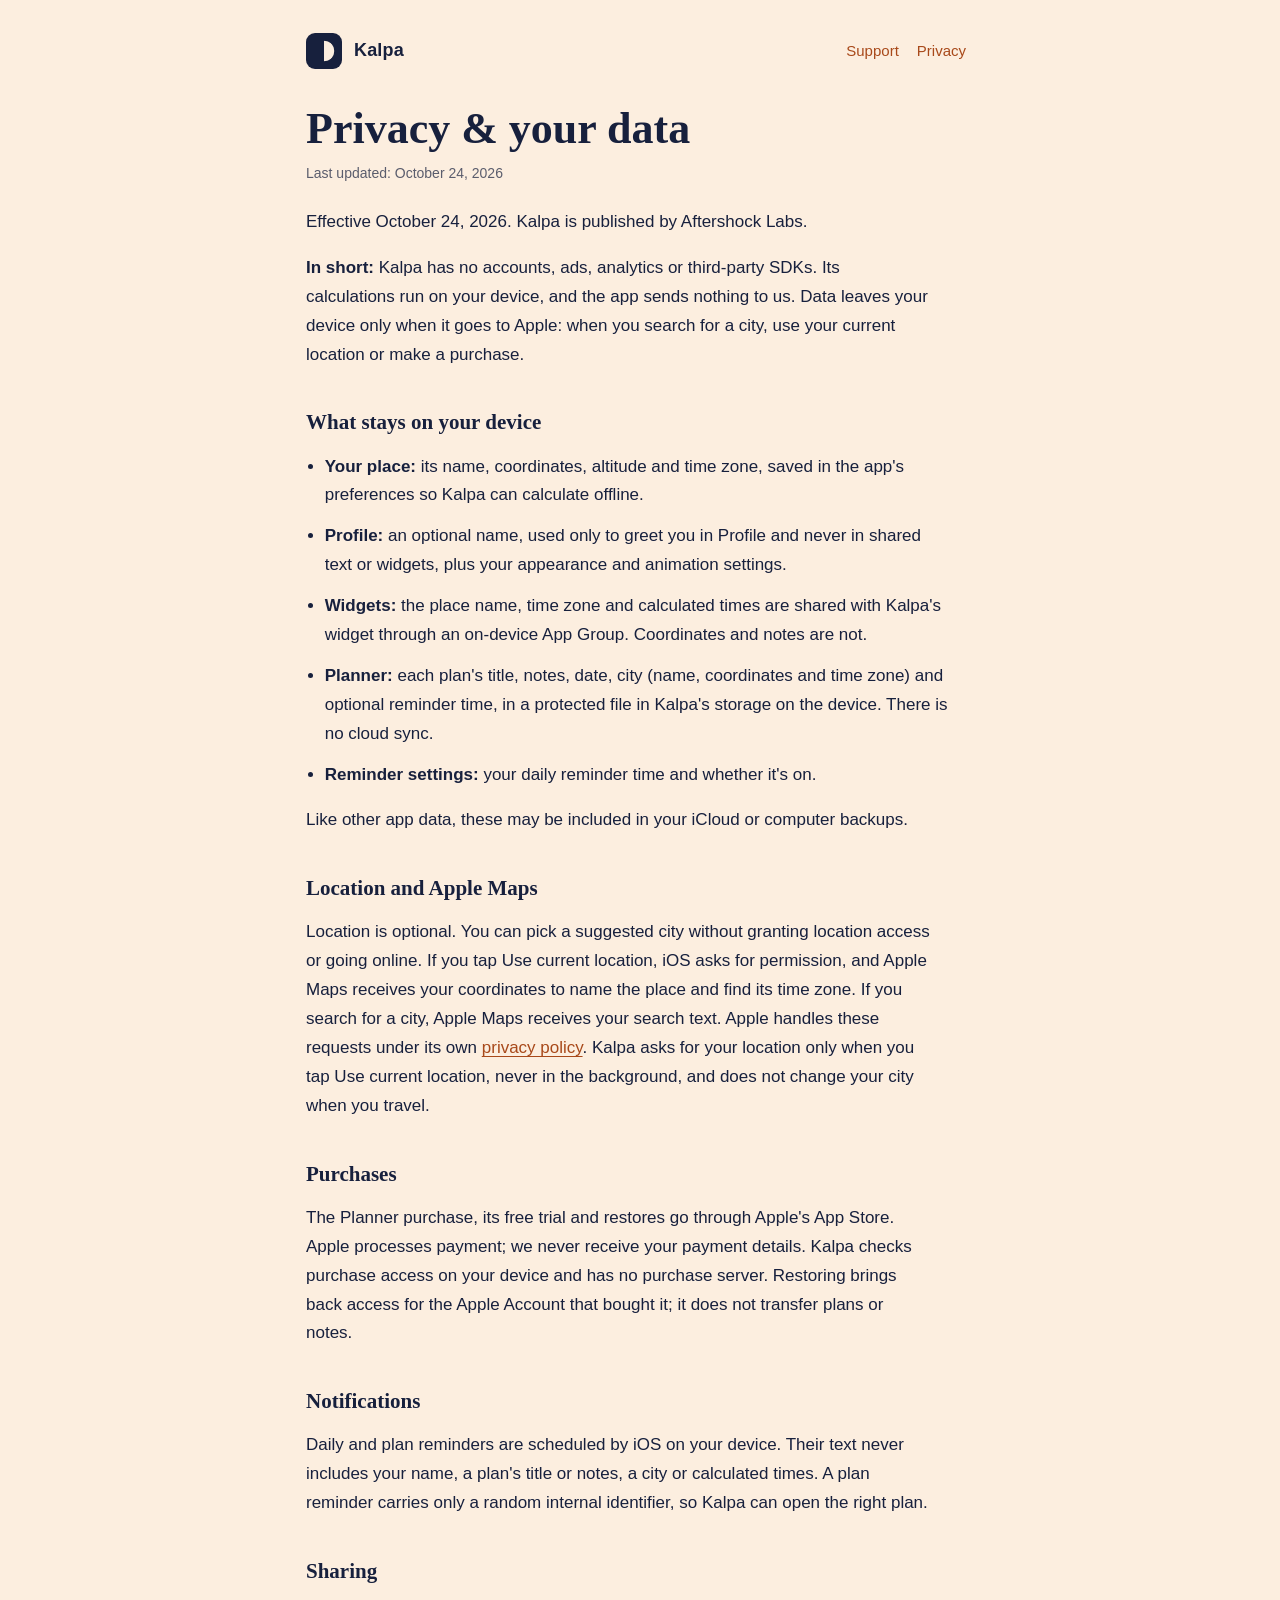
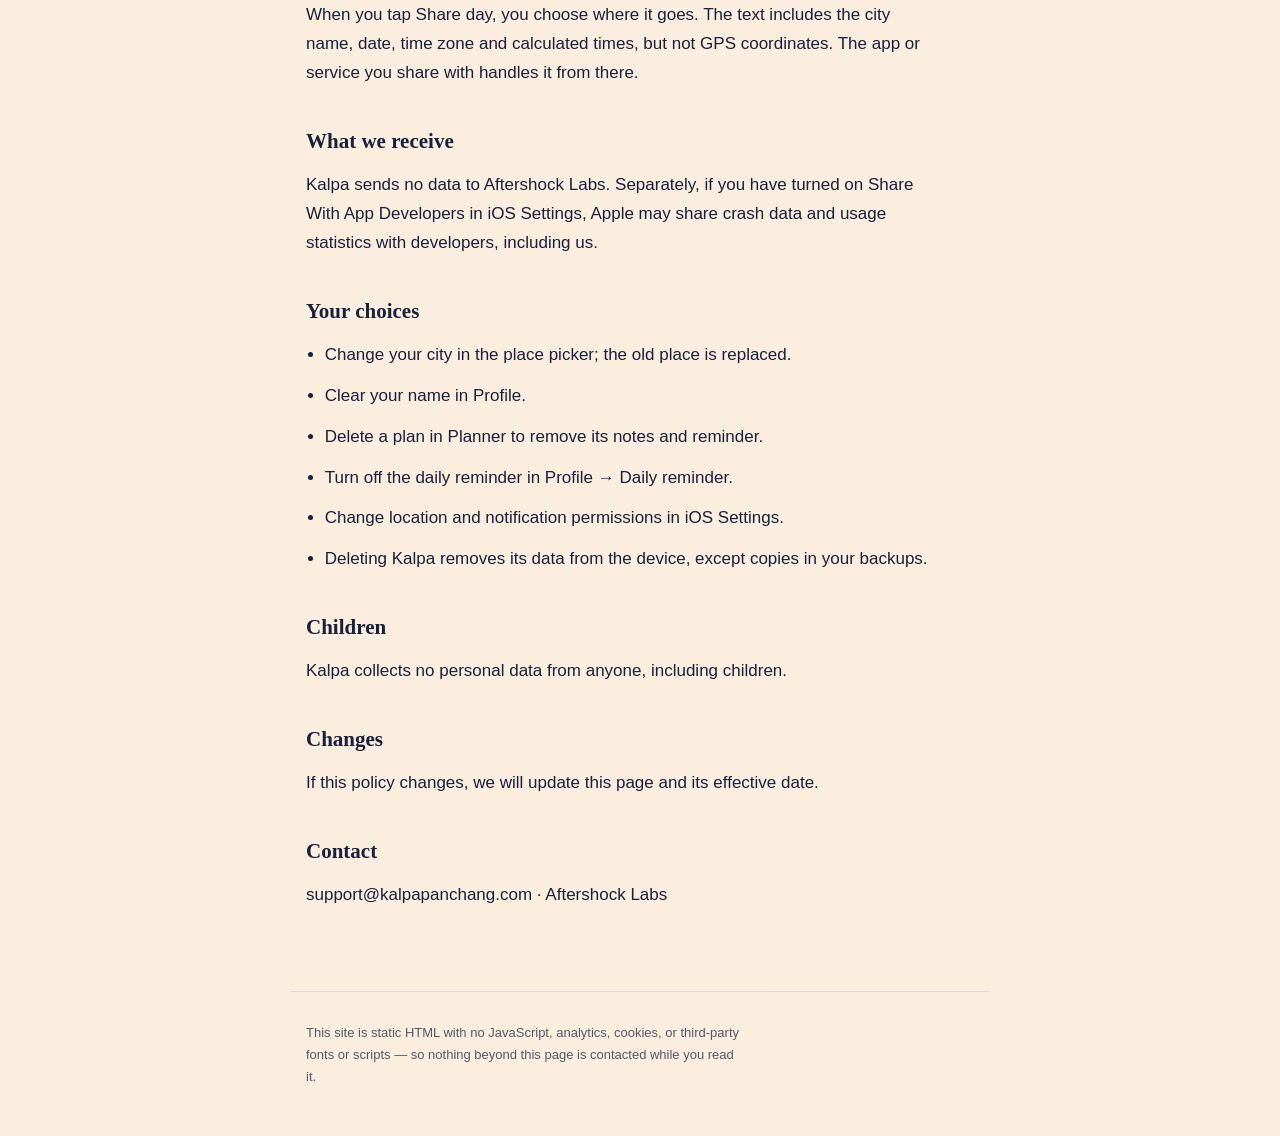
==== privacy/index.html @ 340d2e34 "feat: add Kalpa support, privacy and landing pages" ====
<!doctype html>
<html lang="en">
<head>
<meta charset="utf-8">
<meta name="viewport" content="width=device-width,initial-scale=1">
<title>Privacy &amp; your data · Kalpa</title>
<meta name="description" content="Kalpa's privacy policy: no accounts, ads, analytics or third-party SDKs. Calculations run on your device.">
<link rel="icon" href="../favicon.png" type="image/png">
<link rel="apple-touch-icon" href="../apple-touch-icon.png">
<link rel="stylesheet" href="../style.css">
</head>
<body>
<header>
  <img src="../icon.png" alt="" width="36" height="36">
  <strong>Kalpa</strong>
  <nav aria-label="Main">
    <a href="../support/">Support</a>
    <a href="../privacy/">Privacy</a>
  </nav>
</header>
<main>
<h1>Privacy &amp; your data</h1>
<p class="meta">Last updated: October 24, 2026</p>

<p>Effective October 24, 2026. Kalpa is published by Aftershock Labs.</p>
<p><strong>In short:</strong> Kalpa has no accounts, ads, analytics or third-party SDKs. Its calculations run on your device, and the app sends nothing to us. Data leaves your device only when it goes to Apple: when you search for a city, use your current location or make a purchase.</p>
<h2>What stays on your device</h2>
<ul>
<li><strong>Your place:</strong> its name, coordinates, altitude and time zone, saved in the app's preferences so Kalpa can calculate offline.</li>
<li><strong>Profile:</strong> an optional name, used only to greet you in Profile and never in shared text or widgets, plus your appearance and animation settings.</li>
<li><strong>Widgets:</strong> the place name, time zone and calculated times are shared with Kalpa's widget through an on-device App Group. Coordinates and notes are not.</li>
<li><strong>Planner:</strong> each plan's title, notes, date, city (name, coordinates and time zone) and optional reminder time, in a protected file in Kalpa's storage on the device. There is no cloud sync.</li>
<li><strong>Reminder settings:</strong> your daily reminder time and whether it's on.</li>
</ul>
<p>Like other app data, these may be included in your iCloud or computer backups.</p>
<h2>Location and Apple Maps</h2>
<p>Location is optional. You can pick a suggested city without granting location access or going online. If you tap Use current location, iOS asks for permission, and Apple Maps receives your coordinates to name the place and find its time zone. If you search for a city, Apple Maps receives your search text. Apple handles these requests under its own <a href="https://www.apple.com/legal/privacy/">privacy policy</a>. Kalpa asks for your location only when you tap Use current location, never in the background, and does not change your city when you travel.</p>
<h2>Purchases</h2>
<p>The Planner purchase, its free trial and restores go through Apple's App Store. Apple processes payment; we never receive your payment details. Kalpa checks purchase access on your device and has no purchase server. Restoring brings back access for the Apple Account that bought it; it does not transfer plans or notes.</p>
<h2>Notifications</h2>
<p>Daily and plan reminders are scheduled by iOS on your device. Their text never includes your name, a plan's title or notes, a city or calculated times. A plan reminder carries only a random internal identifier, so Kalpa can open the right plan.</p>
<h2>Sharing</h2>
<p>When you tap Share day, you choose where it goes. The text includes the city name, date, time zone and calculated times, but not GPS coordinates. The app or service you share with handles it from there.</p>
<h2>What we receive</h2>
<p>Kalpa sends no data to Aftershock Labs. Separately, if you have turned on Share With App Developers in iOS Settings, Apple may share crash data and usage statistics with developers, including us.</p>
<h2>Your choices</h2>
<ul>
<li>Change your city in the place picker; the old place is replaced.</li>
<li>Clear your name in Profile.</li>
<li>Delete a plan in Planner to remove its notes and reminder.</li>
<li>Turn off the daily reminder in Profile → Daily reminder.</li>
<li>Change location and notification permissions in iOS Settings.</li>
<li>Deleting Kalpa removes its data from the device, except copies in your backups.</li>
</ul>
<h2>Children</h2>
<p>Kalpa collects no personal data from anyone, including children.</p>
<h2>Changes</h2>
<p>If this policy changes, we will update this page and its effective date.</p>
<h2>Contact</h2>
<p>support@kalpapanchang.com · Aftershock Labs</p>
</main>
<footer>
  <p>This site is static HTML with no JavaScript, analytics, cookies, or third-party fonts or scripts — so nothing beyond this page is contacted while you read it.</p>
</footer>
</body>
</html>
---- style.css ----
*,*::before,*::after{box-sizing:border-box}

:root{
  --ink:#17203d;
  --dawn:#fceedf;
  --bg:var(--dawn);
  --fg:var(--ink);
  --accent:#a8491a;
  --rule:rgba(127,134,196,.3);
}
@media (prefers-color-scheme:dark){
  :root{
    --bg:var(--ink);
    --fg:var(--dawn);
    --accent:#f5b27a;
    --rule:rgba(127,134,196,.35);
  }
}

html{background:var(--bg)}
body{
  margin:0;
  background:var(--bg);
  color:var(--fg);
  font:17px/1.7 -apple-system,BlinkMacSystemFont,"Segoe UI",Roboto,Helvetica,Arial,sans-serif;
  -webkit-text-size-adjust:100%;
  text-rendering:optimizeLegibility;
}

a{color:var(--accent);text-decoration-thickness:1px;text-underline-offset:3px}
a:focus-visible,button:focus-visible{outline:3px solid var(--accent);outline-offset:3px}

main,header,footer{max-width:700px;margin:0 auto;padding-left:16px;padding-right:16px}

header{display:flex;align-items:center;gap:12px;padding-top:28px;padding-bottom:14px}
header img{width:36px;height:36px;border-radius:9px;display:block}
header strong{font-size:18px;letter-spacing:.01em}
header nav{margin-left:auto;display:flex;gap:2px}
header nav a{padding:10px 8px;font-size:15px;text-decoration:none}
header nav a:hover{text-decoration:underline}

main{padding-top:8px;padding-bottom:56px}

h1{
  font-family:Charter,Georgia,"Times New Roman",serif;
  font-size:clamp(30px,7vw,44px);
  line-height:1.12;
  margin:.2em 0 .25em;
}
h2{
  font-family:Charter,Georgia,"Times New Roman",serif;
  font-size:21px;
  line-height:1.25;
  margin:1.9em 0 .5em;
}

p,li{max-width:66ch}
ul{padding-left:1.1em;margin:1em 0}
li{margin-bottom:12px}

.meta{font-size:14px;opacity:.7;margin:-.2em 0 1.6em}

footer{
  font-size:13px;
  opacity:.72;
  padding-top:22px;
  padding-bottom:40px;
  margin-top:8px;
  border-top:1px solid var(--rule);
}
footer p{max-width:60ch;margin:.6em 0}
footer a{color:inherit}

/* Landing page */
.hero{text-align:center;padding:11vh 16px 6vh}
.hero img{width:92px;height:92px;border-radius:21px;margin-bottom:22px}
.hero h1{margin:0 0 8px}
.hero .tagline{font-size:19px;opacity:.88;margin:0 0 30px}

.points{
  list-style:none;
  padding:0;
  margin:0 auto 30px;
  max-width:440px;
  display:grid;
  gap:14px;
  text-align:left;
  font-size:16px;
}
.points li::before{content:"\2022";color:var(--accent);margin-right:.6em}

.store-status{font-size:14px;opacity:.68;margin:0 0 30px;letter-spacing:.01em}

.links{display:flex;gap:22px;justify-content:center;font-size:15px;margin-bottom:8px}

/* 404 */
.notfound{text-align:center;padding:14vh 16px}
.notfound h1{margin-bottom:.3em}
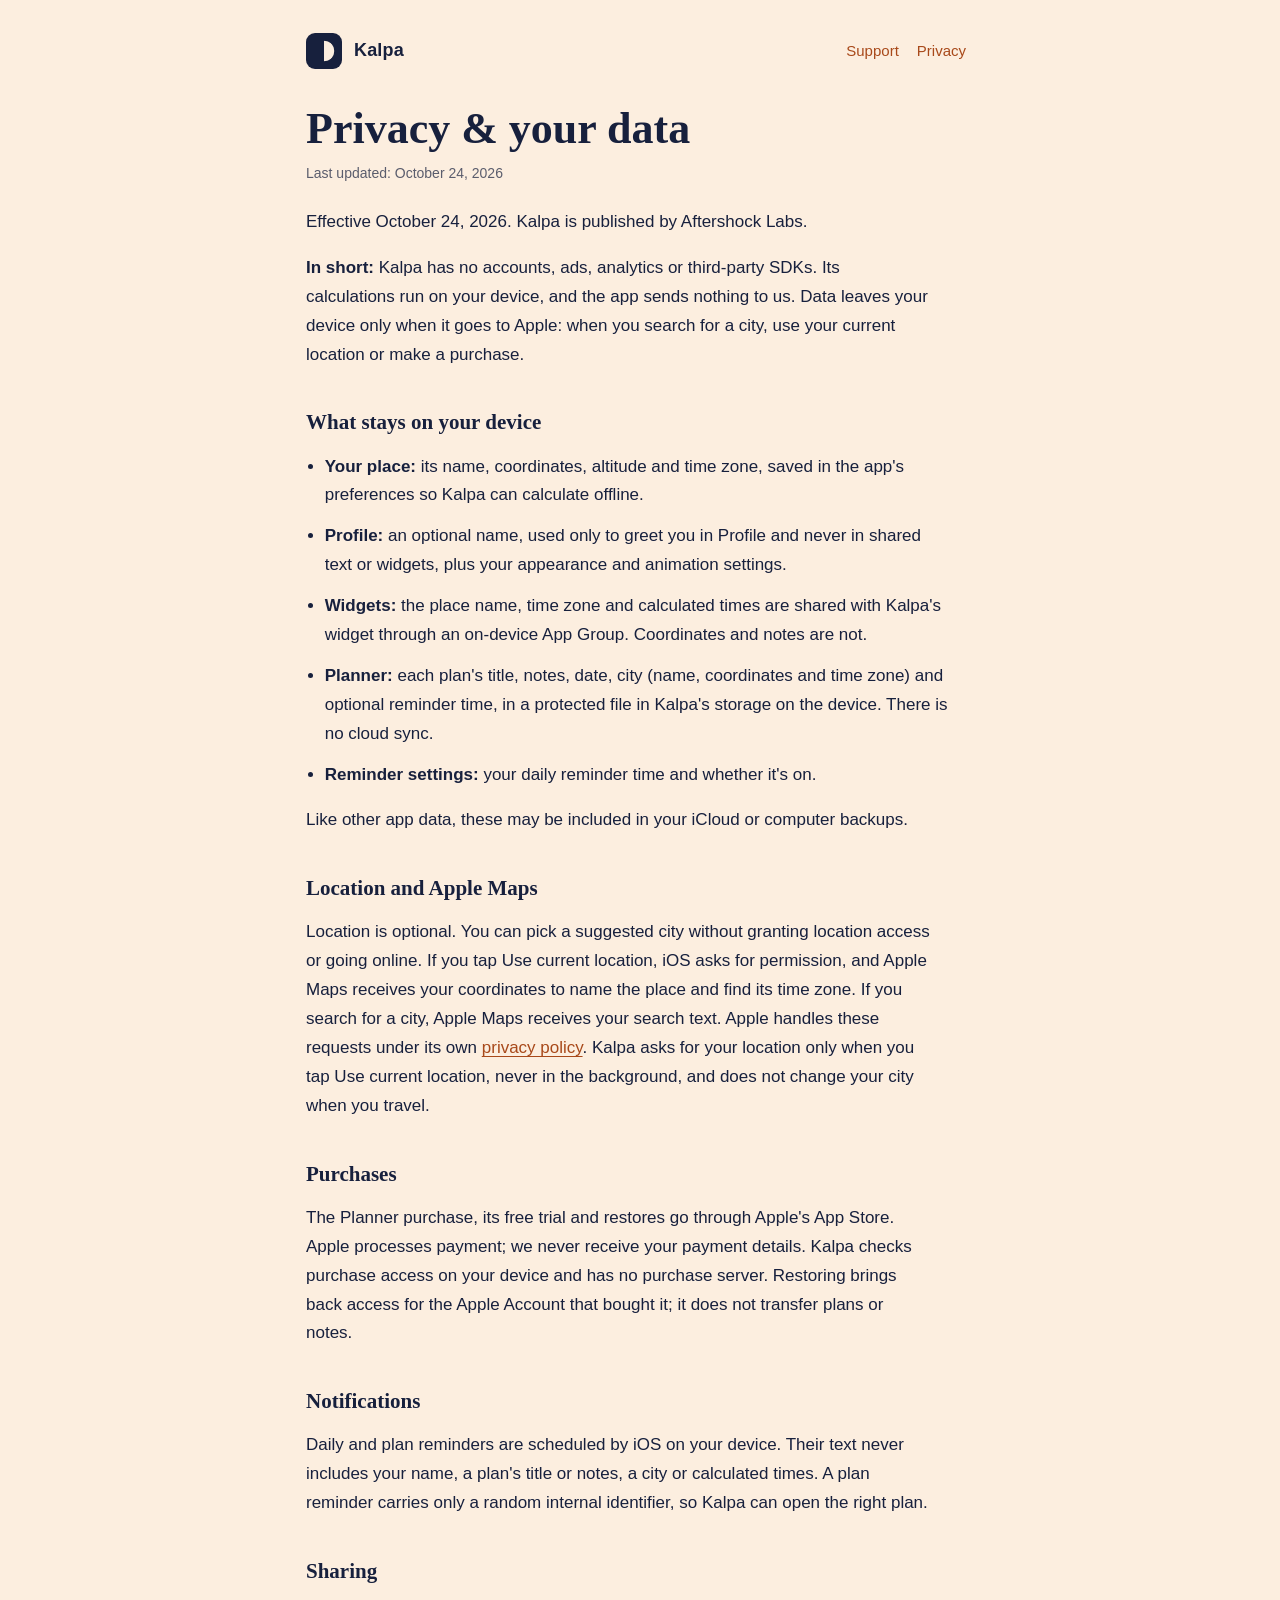
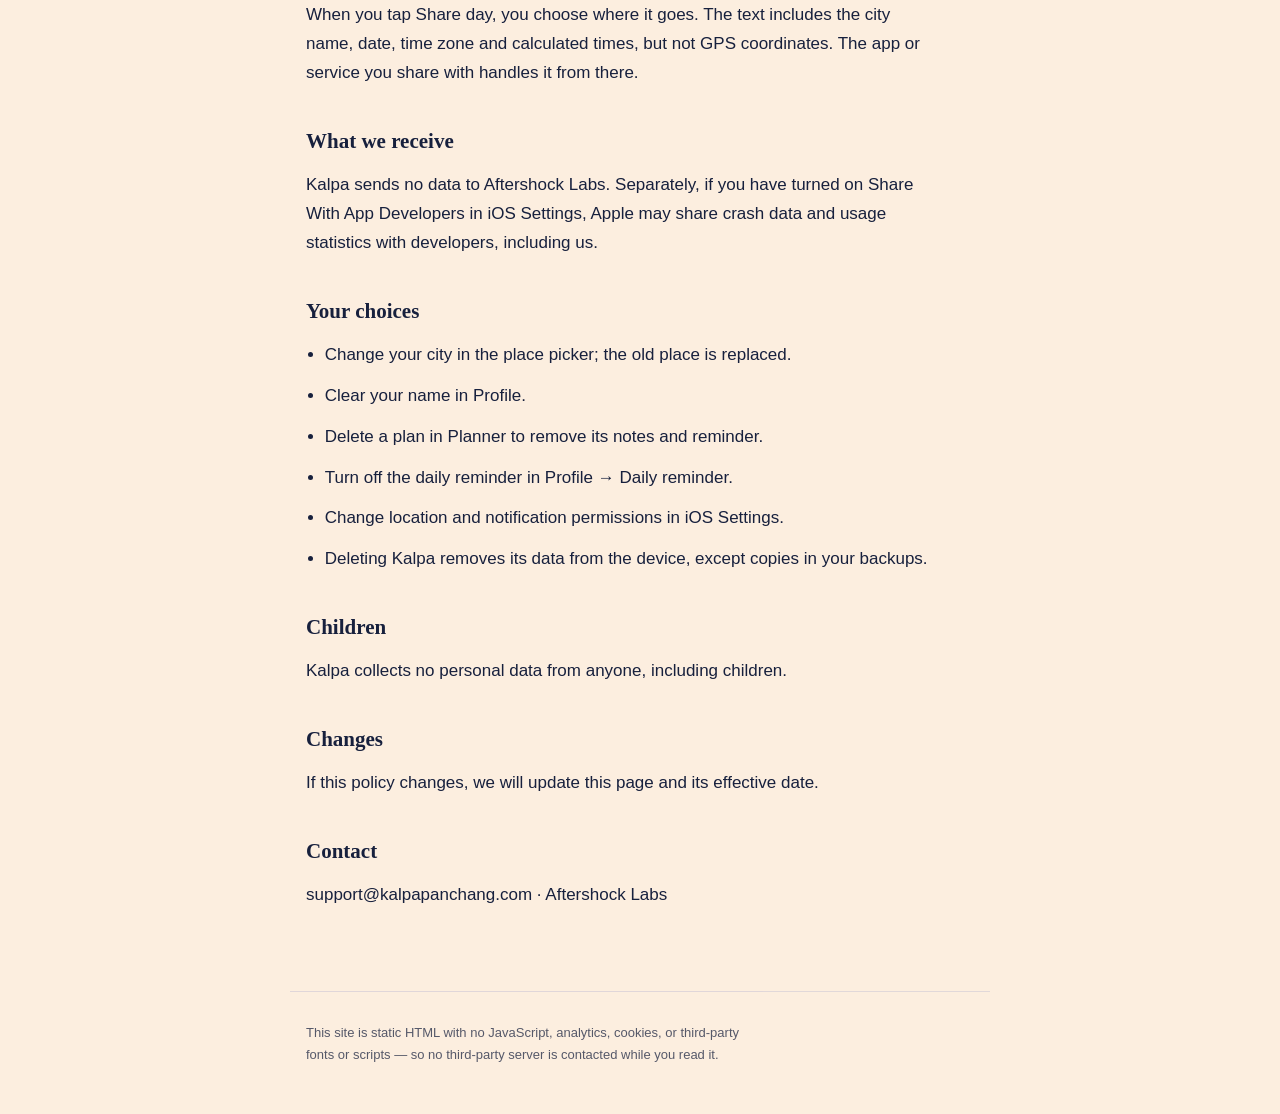
==== commit d80d0ac6: "fix: make privacy footer's no-third-party claim literally accurate" ====
--- a/privacy/index.html
+++ b/privacy/index.html
@@ -60,7 +60,7 @@
 <p>support@kalpapanchang.com · Aftershock Labs</p>
 </main>
 <footer>
-  <p>This site is static HTML with no JavaScript, analytics, cookies, or third-party fonts or scripts — so nothing beyond this page is contacted while you read it.</p>
+  <p>This site is static HTML with no JavaScript, analytics, cookies, or third-party fonts or scripts — so no third-party server is contacted while you read it.</p>
 </footer>
 </body>
 </html>
